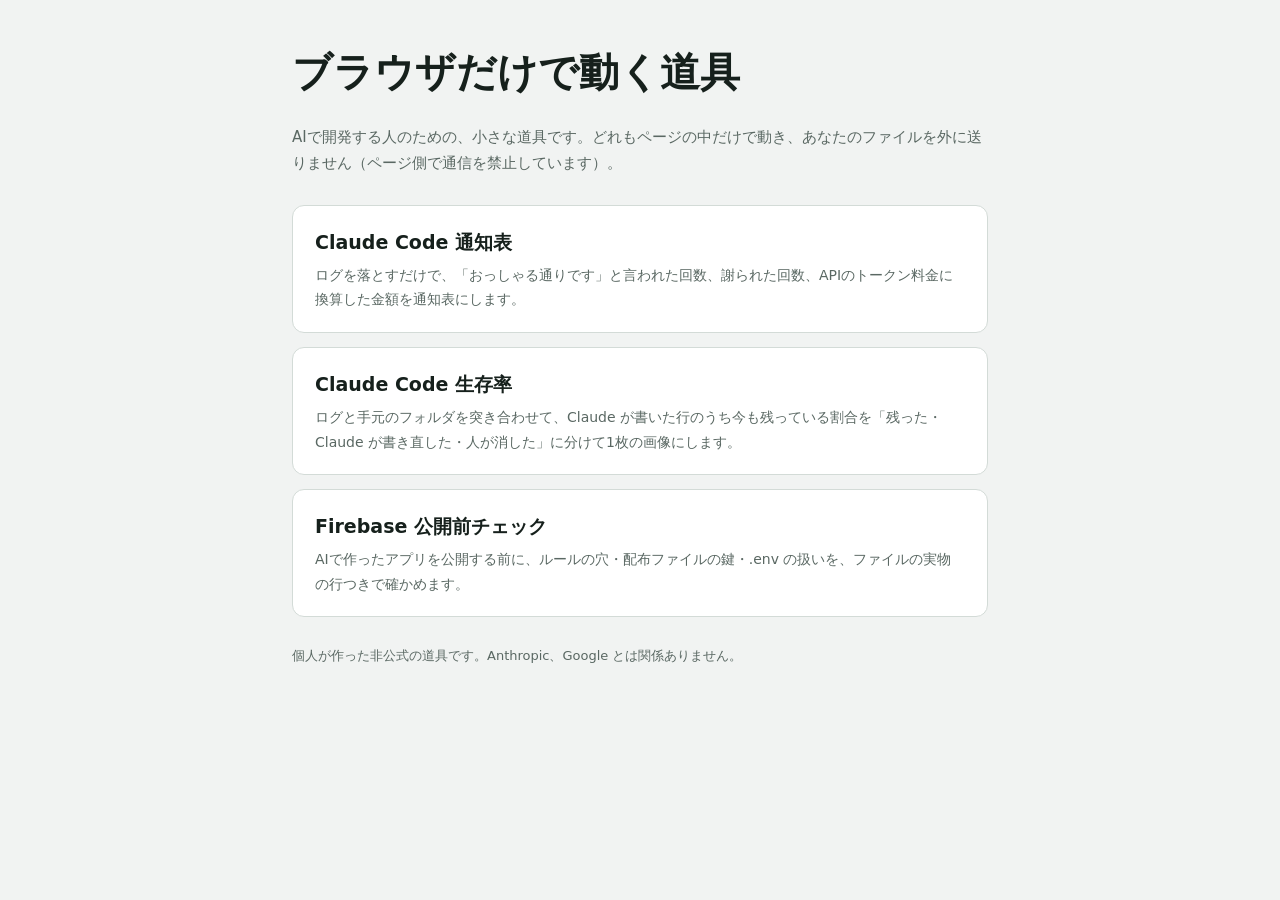
==== docs/index.html @ dcfe0e66 "feat: Claude Code 生存率（cc-seizon）＝ログと手元のフォルダを突き合わせて、Claude が書いた行の生存率を1枚に - cc-seizon/app.html：~/.clau" ====
<!doctype html>
<html lang="ja">
<head>
<meta charset="utf-8">
<meta name="viewport" content="width=device-width, initial-scale=1, viewport-fit=cover">
<meta http-equiv="Content-Security-Policy" content="default-src 'none'; style-src 'unsafe-inline'; img-src data:; base-uri 'none'; form-action 'none'">
<title>ブラウザだけで動く道具</title>
<meta name="description" content="AIで開発する人のための、ブラウザの中だけで動く小さな道具。ファイルは外に送信されません。">
<style>
:root{--bg:#F1F3F2;--card:#FFFFFF;--ink:#16201C;--muted:#5A6863;--rule:#D3DBD7;--accent:#2E6A4E;
--f:"Hiragino Sans","Hiragino Kaku Gothic ProN","Yu Gothic","Noto Sans JP","Noto Sans CJK JP",system-ui,sans-serif}
@media (prefers-color-scheme: dark){:root{--bg:#0F1412;--card:#161D1A;--ink:#E3EAE6;--muted:#9BAAA4;--rule:#2A3531;--accent:#8BC9A8;color-scheme:dark}}
*{box-sizing:border-box}
body{margin:0;background:var(--bg);color:var(--ink);font-family:var(--f);font-size:15px;line-height:1.75}
main{max-width:760px;margin:0 auto;padding:48px clamp(16px,4vw,32px) 72px;display:grid;gap:28px}
h1{margin:0;font-size:clamp(28px,5vw,40px);line-height:1.2;text-wrap:balance}
.lead{margin:0;color:var(--muted)}
ul{margin:0;padding:0;list-style:none;display:grid;gap:14px}
a.card{display:grid;gap:4px;padding:20px 22px;border:1px solid var(--rule);border-radius:12px;background:var(--card);color:inherit;text-decoration:none}
a.card:hover,a.card:focus-visible{border-color:var(--accent);outline:none}
a.card b{font-size:19px}
a.card span{color:var(--muted);font-size:14px}
footer{font-size:13px;color:var(--muted)}
</style>
</head>
<body>
<main>
  <h1>ブラウザだけで動く道具</h1>
  <p class="lead">AIで開発する人のための、小さな道具です。どれもページの中だけで動き、あなたのファイルを外に送りません（ページ側で通信を禁止しています）。</p>
  <ul>
    <li><a class="card" href="cc-tsuchihyo/"><b>Claude Code 通知表</b><span>ログを落とすだけで、「おっしゃる通りです」と言われた回数、謝られた回数、APIのトークン料金に換算した金額を通知表にします。</span></a></li>
    <li><a class="card" href="cc-seizon/"><b>Claude Code 生存率</b><span>ログと手元のフォルダを突き合わせて、Claude が書いた行のうち今も残っている割合を「残った・Claude が書き直した・人が消した」に分けて1枚の画像にします。</span></a></li>
    <li><a class="card" href="fbcheck/"><b>Firebase 公開前チェック</b><span>AIで作ったアプリを公開する前に、ルールの穴・配布ファイルの鍵・.env の扱いを、ファイルの実物の行つきで確かめます。</span></a></li>
  </ul>
  <footer>個人が作った非公式の道具です。Anthropic、Google とは関係ありません。</footer>
</main>
</body>
</html>
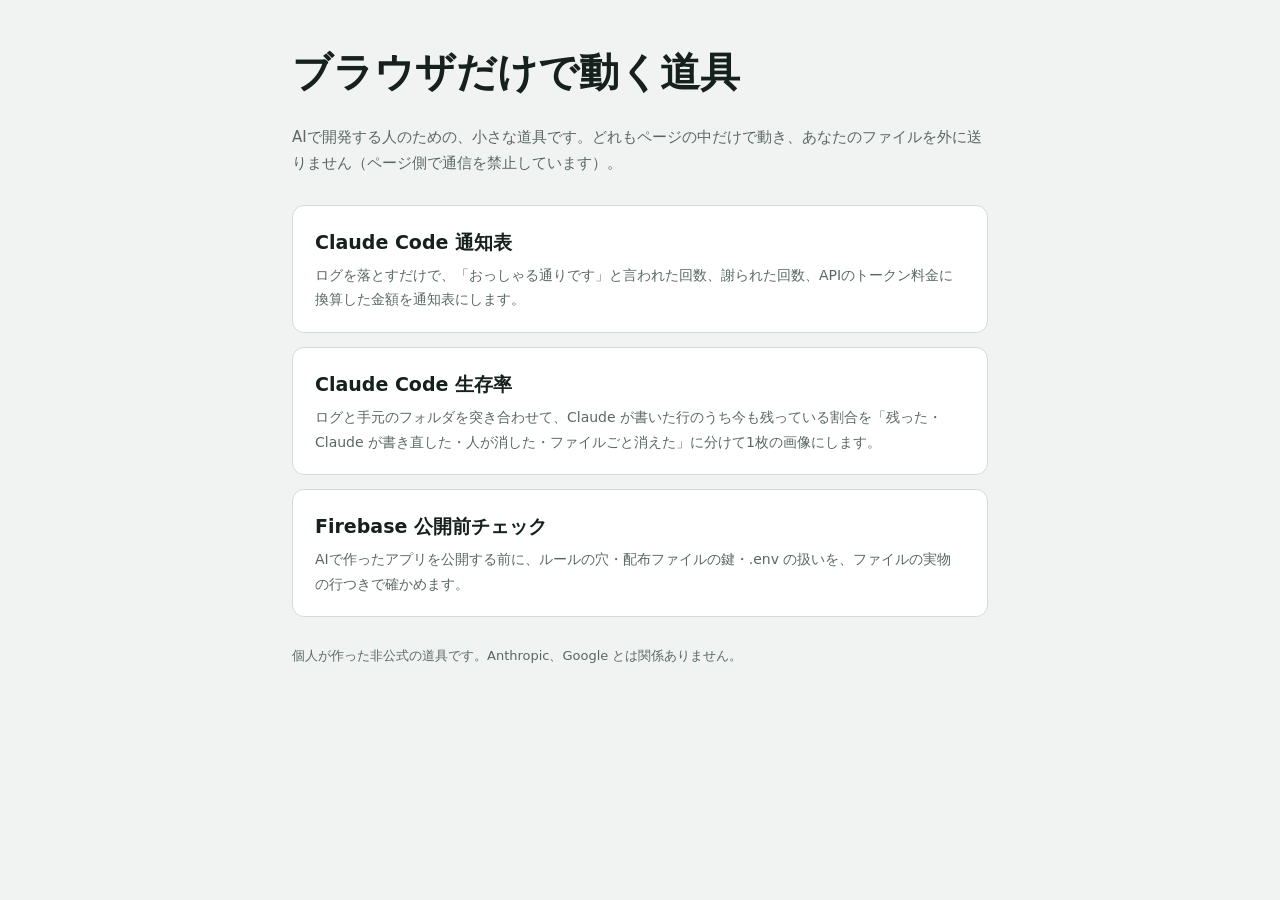
==== commit 3e006d13: "cc-seizon: 4分類＝「ファイルごと消えた」を「人が消した・直した」から分ける／ログのフォルダを右に入れた時に止める 本人の実データ（drive-snippets-mcp・2026-10-20" ====
--- a/docs/index.html
+++ b/docs/index.html
@@ -29,7 +29,7 @@
   <p class="lead">AIで開発する人のための、小さな道具です。どれもページの中だけで動き、あなたのファイルを外に送りません（ページ側で通信を禁止しています）。</p>
   <ul>
     <li><a class="card" href="cc-tsuchihyo/"><b>Claude Code 通知表</b><span>ログを落とすだけで、「おっしゃる通りです」と言われた回数、謝られた回数、APIのトークン料金に換算した金額を通知表にします。</span></a></li>
-    <li><a class="card" href="cc-seizon/"><b>Claude Code 生存率</b><span>ログと手元のフォルダを突き合わせて、Claude が書いた行のうち今も残っている割合を「残った・Claude が書き直した・人が消した」に分けて1枚の画像にします。</span></a></li>
+    <li><a class="card" href="cc-seizon/"><b>Claude Code 生存率</b><span>ログと手元のフォルダを突き合わせて、Claude が書いた行のうち今も残っている割合を「残った・Claude が書き直した・人が消した・ファイルごと消えた」に分けて1枚の画像にします。</span></a></li>
     <li><a class="card" href="fbcheck/"><b>Firebase 公開前チェック</b><span>AIで作ったアプリを公開する前に、ルールの穴・配布ファイルの鍵・.env の扱いを、ファイルの実物の行つきで確かめます。</span></a></li>
   </ul>
   <footer>個人が作った非公式の道具です。Anthropic、Google とは関係ありません。</footer>
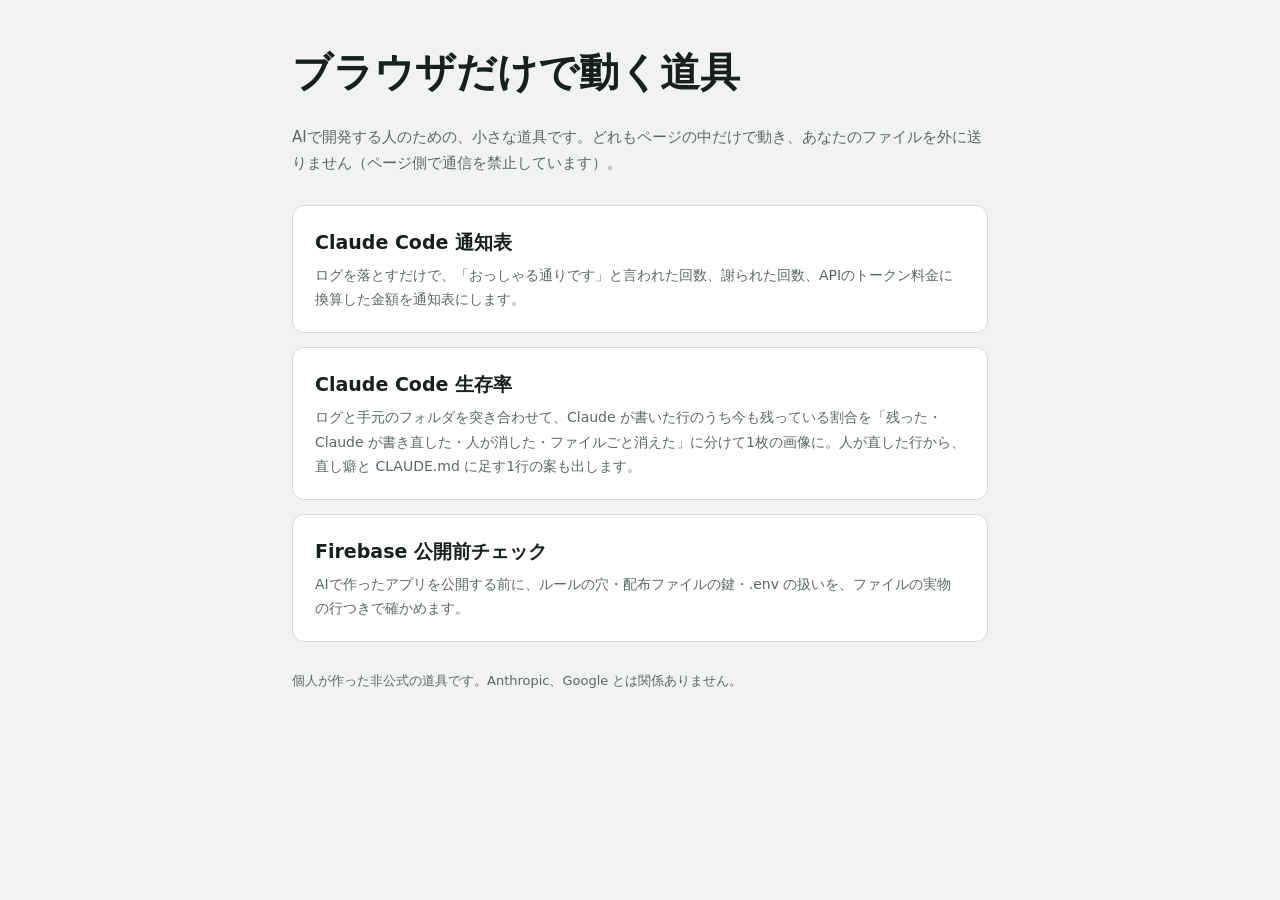
==== commit e78bcffb: "cc-seizon: 直し癖 → CLAUDE.md に足す1行（人が直した行から直しの型を数える）＋結果の保存と前回比較 前回の Grok 討論の結論「広がらない主因＝数字の後の一手が無い」への一手" ====
--- a/docs/index.html
+++ b/docs/index.html
@@ -29,7 +29,7 @@
   <p class="lead">AIで開発する人のための、小さな道具です。どれもページの中だけで動き、あなたのファイルを外に送りません（ページ側で通信を禁止しています）。</p>
   <ul>
     <li><a class="card" href="cc-tsuchihyo/"><b>Claude Code 通知表</b><span>ログを落とすだけで、「おっしゃる通りです」と言われた回数、謝られた回数、APIのトークン料金に換算した金額を通知表にします。</span></a></li>
-    <li><a class="card" href="cc-seizon/"><b>Claude Code 生存率</b><span>ログと手元のフォルダを突き合わせて、Claude が書いた行のうち今も残っている割合を「残った・Claude が書き直した・人が消した・ファイルごと消えた」に分けて1枚の画像にします。</span></a></li>
+    <li><a class="card" href="cc-seizon/"><b>Claude Code 生存率</b><span>ログと手元のフォルダを突き合わせて、Claude が書いた行のうち今も残っている割合を「残った・Claude が書き直した・人が消した・ファイルごと消えた」に分けて1枚の画像に。人が直した行から、直し癖と CLAUDE.md に足す1行の案も出します。</span></a></li>
     <li><a class="card" href="fbcheck/"><b>Firebase 公開前チェック</b><span>AIで作ったアプリを公開する前に、ルールの穴・配布ファイルの鍵・.env の扱いを、ファイルの実物の行つきで確かめます。</span></a></li>
   </ul>
   <footer>個人が作った非公式の道具です。Anthropic、Google とは関係ありません。</footer>
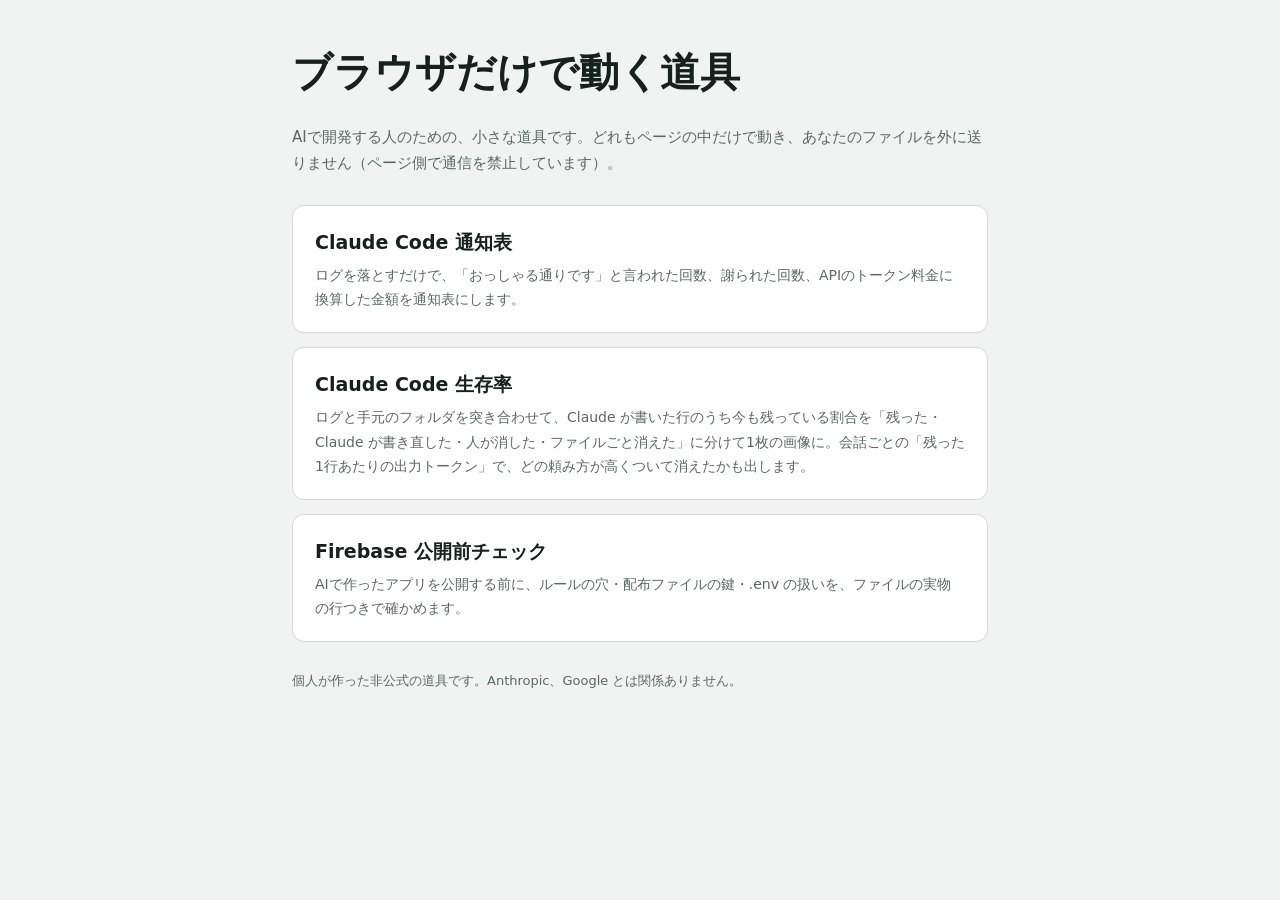
==== commit b0697bbd: "cc-seizon: 頼み方と、残った1行あたりの出力トークン（会話ごとの最初の指示 × 今は無いコードに使った出力トークン） - ログの assistant usage（output_tokens）" ====
--- a/docs/index.html
+++ b/docs/index.html
@@ -29,7 +29,7 @@
   <p class="lead">AIで開発する人のための、小さな道具です。どれもページの中だけで動き、あなたのファイルを外に送りません（ページ側で通信を禁止しています）。</p>
   <ul>
     <li><a class="card" href="cc-tsuchihyo/"><b>Claude Code 通知表</b><span>ログを落とすだけで、「おっしゃる通りです」と言われた回数、謝られた回数、APIのトークン料金に換算した金額を通知表にします。</span></a></li>
-    <li><a class="card" href="cc-seizon/"><b>Claude Code 生存率</b><span>ログと手元のフォルダを突き合わせて、Claude が書いた行のうち今も残っている割合を「残った・Claude が書き直した・人が消した・ファイルごと消えた」に分けて1枚の画像に。人が直した行から、直し癖と CLAUDE.md に足す1行の案も出します。</span></a></li>
+    <li><a class="card" href="cc-seizon/"><b>Claude Code 生存率</b><span>ログと手元のフォルダを突き合わせて、Claude が書いた行のうち今も残っている割合を「残った・Claude が書き直した・人が消した・ファイルごと消えた」に分けて1枚の画像に。会話ごとの「残った1行あたりの出力トークン」で、どの頼み方が高くついて消えたかも出します。</span></a></li>
     <li><a class="card" href="fbcheck/"><b>Firebase 公開前チェック</b><span>AIで作ったアプリを公開する前に、ルールの穴・配布ファイルの鍵・.env の扱いを、ファイルの実物の行つきで確かめます。</span></a></li>
   </ul>
   <footer>個人が作った非公式の道具です。Anthropic、Google とは関係ありません。</footer>
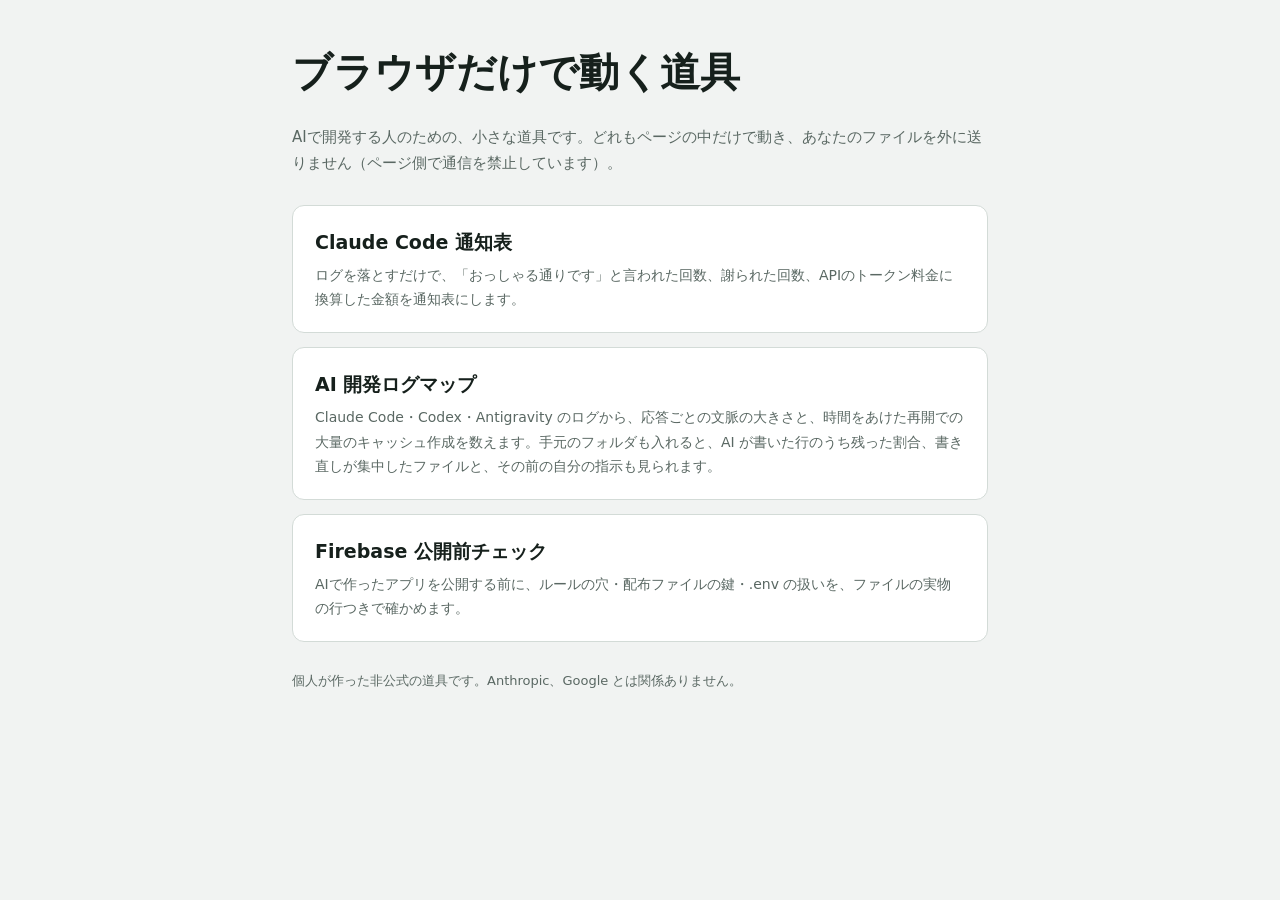
==== commit 88f55f9b: "AI 開発ログマップ：文脈とトークンのタブ・AI の書き直しと直前の指示・日時で区切る・機械で防ぐ手と型の印 - 既定のタブ＝文脈とトークン（ログだけ）：応答ごとの文脈の分布、1時間以上あけた再開と大" ====
--- a/docs/index.html
+++ b/docs/index.html
@@ -29,7 +29,7 @@
   <p class="lead">AIで開発する人のための、小さな道具です。どれもページの中だけで動き、あなたのファイルを外に送りません（ページ側で通信を禁止しています）。</p>
   <ul>
     <li><a class="card" href="cc-tsuchihyo/"><b>Claude Code 通知表</b><span>ログを落とすだけで、「おっしゃる通りです」と言われた回数、謝られた回数、APIのトークン料金に換算した金額を通知表にします。</span></a></li>
-    <li><a class="card" href="cc-seizon/"><b>Claude Code 生存率</b><span>ログと手元のフォルダを突き合わせて、Claude が書いた行のうち今も残っている割合を「残った・Claude が書き直した・人が消した・ファイルごと消えた」に分けて1枚の画像に。会話ごとの「残った1行あたりの出力トークン」で、どの頼み方が高くついて消えたかも出します。</span></a></li>
+    <li><a class="card" href="cc-seizon/"><b>AI 開発ログマップ</b><span>Claude Code・Codex・Antigravity のログから、応答ごとの文脈の大きさと、時間をあけた再開での大量のキャッシュ作成を数えます。手元のフォルダも入れると、AI が書いた行のうち残った割合、書き直しが集中したファイルと、その前の自分の指示も見られます。</span></a></li>
     <li><a class="card" href="fbcheck/"><b>Firebase 公開前チェック</b><span>AIで作ったアプリを公開する前に、ルールの穴・配布ファイルの鍵・.env の扱いを、ファイルの実物の行つきで確かめます。</span></a></li>
   </ul>
   <footer>個人が作った非公式の道具です。Anthropic、Google とは関係ありません。</footer>
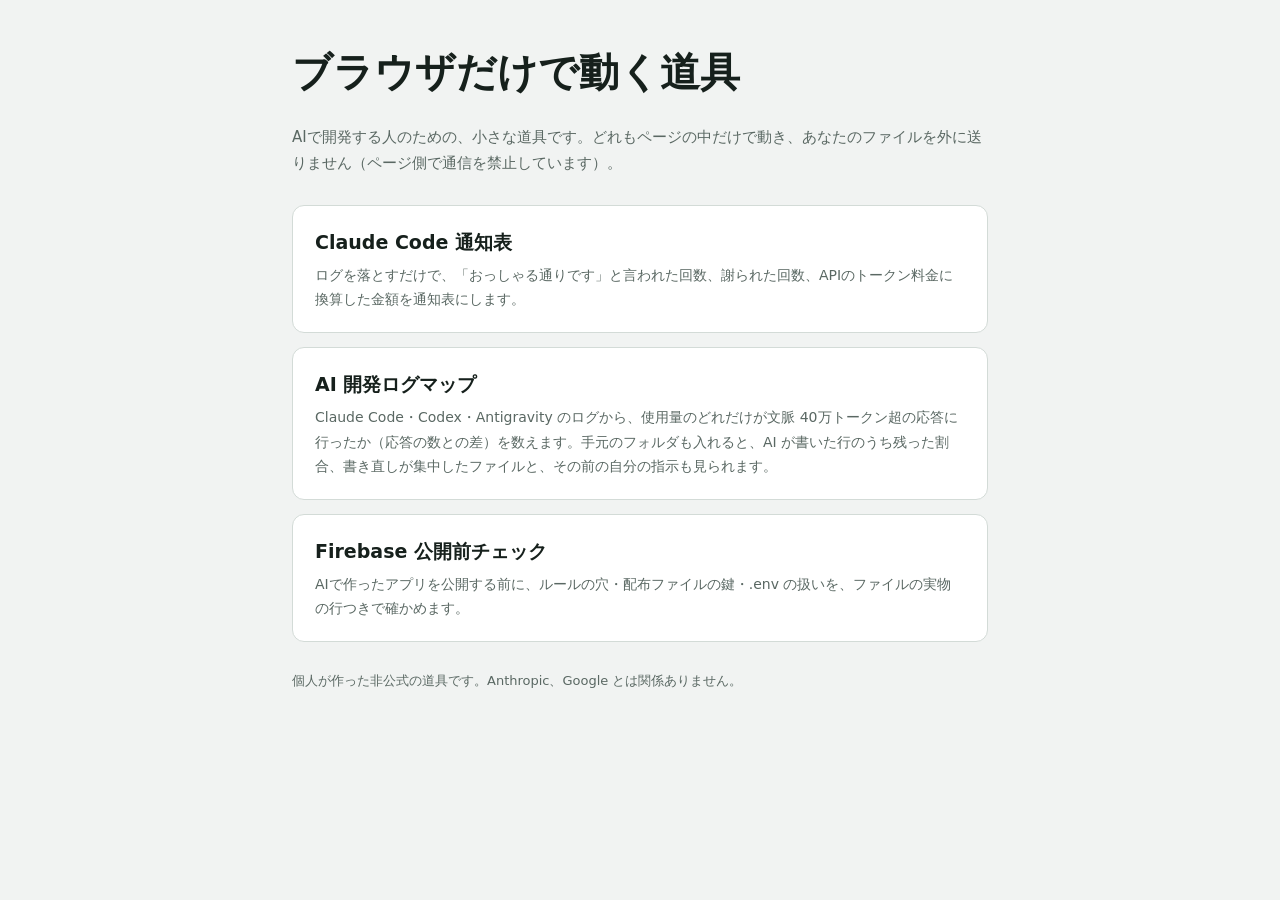
==== commit 886ad84f: "文脈とトークン：主役を「使用量のうち文脈 40万超の応答の分」に・応答の数と並べる・日時で区切る - 本人のログ：40万超の応答は数で 28%・使用量（料金比の推定）で 53%。「応答の6割が15万超" ====
--- a/docs/index.html
+++ b/docs/index.html
@@ -29,7 +29,7 @@
   <p class="lead">AIで開発する人のための、小さな道具です。どれもページの中だけで動き、あなたのファイルを外に送りません（ページ側で通信を禁止しています）。</p>
   <ul>
     <li><a class="card" href="cc-tsuchihyo/"><b>Claude Code 通知表</b><span>ログを落とすだけで、「おっしゃる通りです」と言われた回数、謝られた回数、APIのトークン料金に換算した金額を通知表にします。</span></a></li>
-    <li><a class="card" href="cc-seizon/"><b>AI 開発ログマップ</b><span>Claude Code・Codex・Antigravity のログから、応答ごとの文脈の大きさと、時間をあけた再開での大量のキャッシュ作成を数えます。手元のフォルダも入れると、AI が書いた行のうち残った割合、書き直しが集中したファイルと、その前の自分の指示も見られます。</span></a></li>
+    <li><a class="card" href="cc-seizon/"><b>AI 開発ログマップ</b><span>Claude Code・Codex・Antigravity のログから、使用量のどれだけが文脈 40万トークン超の応答に行ったか（応答の数との差）を数えます。手元のフォルダも入れると、AI が書いた行のうち残った割合、書き直しが集中したファイルと、その前の自分の指示も見られます。</span></a></li>
     <li><a class="card" href="fbcheck/"><b>Firebase 公開前チェック</b><span>AIで作ったアプリを公開する前に、ルールの穴・配布ファイルの鍵・.env の扱いを、ファイルの実物の行つきで確かめます。</span></a></li>
   </ul>
   <footer>個人が作った非公式の道具です。Anthropic、Google とは関係ありません。</footer>
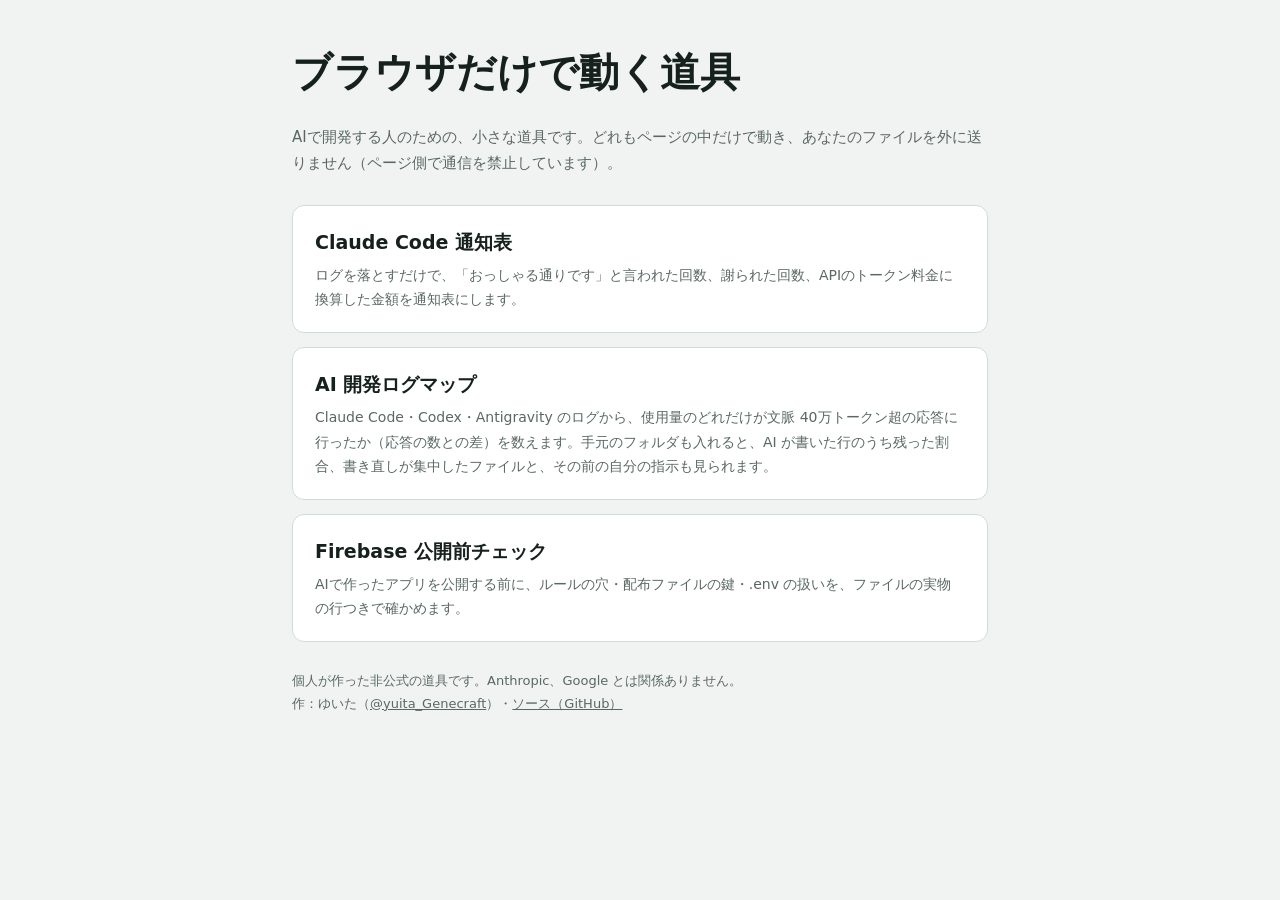
==== commit 2f003e81: "作者の行・共有文の via @yuita_Genecraft・README の先頭を訪問者向けに - 3つのページと index のフッターに「作：ゆいた（@yuita_Genecraft）・ソース（" ====
--- a/docs/index.html
+++ b/docs/index.html
@@ -21,6 +21,7 @@
 a.card b{font-size:19px}
 a.card span{color:var(--muted);font-size:14px}
 footer{font-size:13px;color:var(--muted)}
+footer a{color:inherit}
 </style>
 </head>
 <body>
@@ -32,7 +33,7 @@
     <li><a class="card" href="cc-seizon/"><b>AI 開発ログマップ</b><span>Claude Code・Codex・Antigravity のログから、使用量のどれだけが文脈 40万トークン超の応答に行ったか（応答の数との差）を数えます。手元のフォルダも入れると、AI が書いた行のうち残った割合、書き直しが集中したファイルと、その前の自分の指示も見られます。</span></a></li>
     <li><a class="card" href="fbcheck/"><b>Firebase 公開前チェック</b><span>AIで作ったアプリを公開する前に、ルールの穴・配布ファイルの鍵・.env の扱いを、ファイルの実物の行つきで確かめます。</span></a></li>
   </ul>
-  <footer>個人が作った非公式の道具です。Anthropic、Google とは関係ありません。</footer>
+  <footer>個人が作った非公式の道具です。Anthropic、Google とは関係ありません。<br>作：ゆいた（<a href="https://x.com/yuita_Genecraft" target="_blank" rel="noopener">@yuita_Genecraft</a>）・<a href="https://github.com/yuita-Genecraft/tools" target="_blank" rel="noopener">ソース（GitHub）</a></footer>
 </main>
 </body>
 </html>
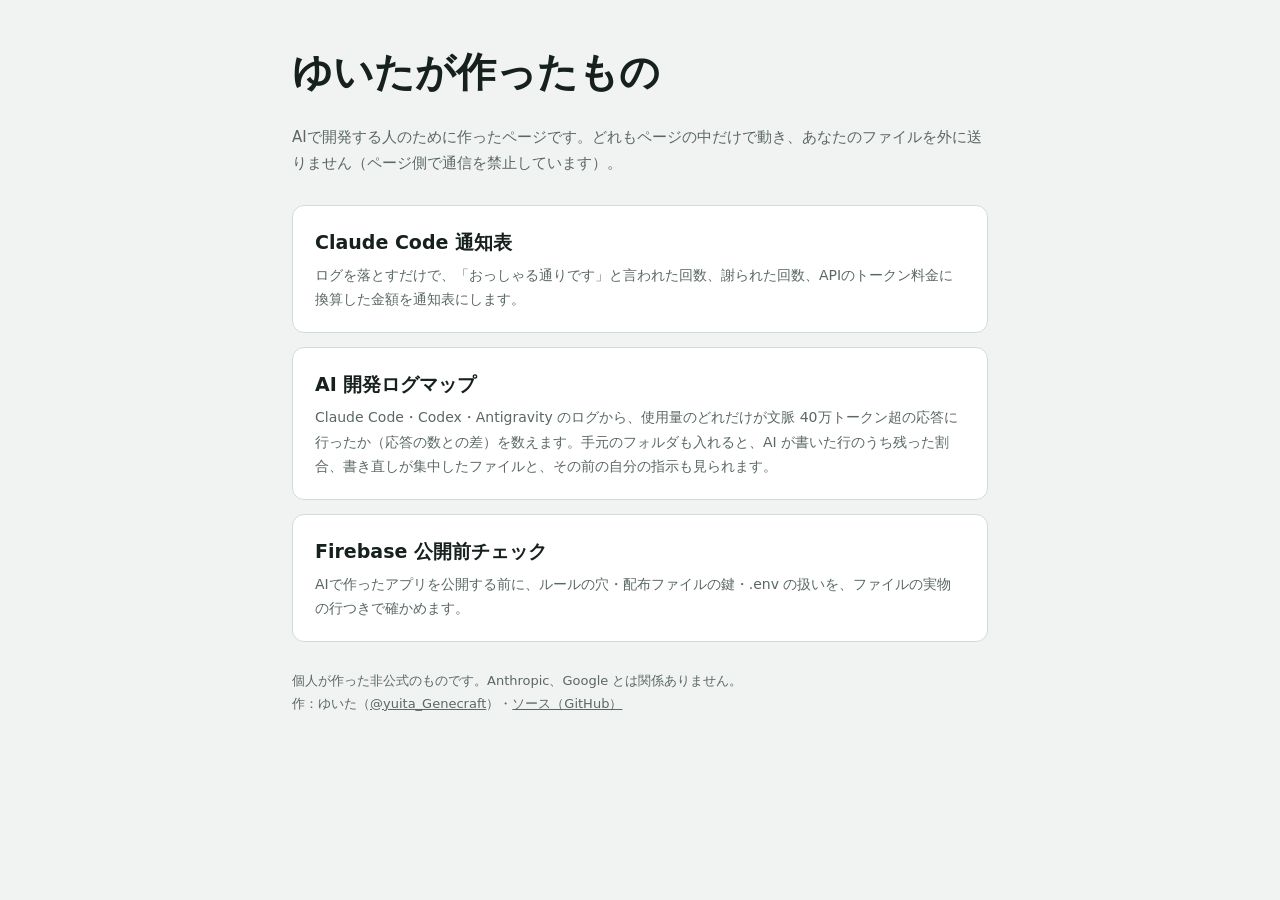
==== commit d2b6e369: "一覧ページの title・h1・リード文から「道具」を外す title と h1 を「ゆいたが作ったもの」、リード文を「AIで開発する人のために作ったページです。」に。 description と f" ====
--- a/docs/index.html
+++ b/docs/index.html
@@ -4,8 +4,8 @@
 <meta charset="utf-8">
 <meta name="viewport" content="width=device-width, initial-scale=1, viewport-fit=cover">
 <meta http-equiv="Content-Security-Policy" content="default-src 'none'; style-src 'unsafe-inline'; img-src data:; base-uri 'none'; form-action 'none'">
-<title>ブラウザだけで動く道具</title>
-<meta name="description" content="AIで開発する人のための、ブラウザの中だけで動く小さな道具。ファイルは外に送信されません。">
+<title>ゆいたが作ったもの</title>
+<meta name="description" content="AIで開発する人のために作ったページです。ブラウザの中だけで動き、ファイルは外に送信されません。">
 <style>
 :root{--bg:#F1F3F2;--card:#FFFFFF;--ink:#16201C;--muted:#5A6863;--rule:#D3DBD7;--accent:#2E6A4E;
 --f:"Hiragino Sans","Hiragino Kaku Gothic ProN","Yu Gothic","Noto Sans JP","Noto Sans CJK JP",system-ui,sans-serif}
@@ -26,14 +26,14 @@
 </head>
 <body>
 <main>
-  <h1>ブラウザだけで動く道具</h1>
-  <p class="lead">AIで開発する人のための、小さな道具です。どれもページの中だけで動き、あなたのファイルを外に送りません（ページ側で通信を禁止しています）。</p>
+  <h1>ゆいたが作ったもの</h1>
+  <p class="lead">AIで開発する人のために作ったページです。どれもページの中だけで動き、あなたのファイルを外に送りません（ページ側で通信を禁止しています）。</p>
   <ul>
     <li><a class="card" href="cc-tsuchihyo/"><b>Claude Code 通知表</b><span>ログを落とすだけで、「おっしゃる通りです」と言われた回数、謝られた回数、APIのトークン料金に換算した金額を通知表にします。</span></a></li>
     <li><a class="card" href="cc-seizon/"><b>AI 開発ログマップ</b><span>Claude Code・Codex・Antigravity のログから、使用量のどれだけが文脈 40万トークン超の応答に行ったか（応答の数との差）を数えます。手元のフォルダも入れると、AI が書いた行のうち残った割合、書き直しが集中したファイルと、その前の自分の指示も見られます。</span></a></li>
     <li><a class="card" href="fbcheck/"><b>Firebase 公開前チェック</b><span>AIで作ったアプリを公開する前に、ルールの穴・配布ファイルの鍵・.env の扱いを、ファイルの実物の行つきで確かめます。</span></a></li>
   </ul>
-  <footer>個人が作った非公式の道具です。Anthropic、Google とは関係ありません。<br>作：ゆいた（<a href="https://x.com/yuita_Genecraft" target="_blank" rel="noopener">@yuita_Genecraft</a>）・<a href="https://github.com/yuita-Genecraft/tools" target="_blank" rel="noopener">ソース（GitHub）</a></footer>
+  <footer>個人が作った非公式のものです。Anthropic、Google とは関係ありません。<br>作：ゆいた（<a href="https://x.com/yuita_Genecraft" target="_blank" rel="noopener">@yuita_Genecraft</a>）・<a href="https://github.com/yuita-Genecraft/tools" target="_blank" rel="noopener">ソース（GitHub）</a></footer>
 </main>
 </body>
 </html>
